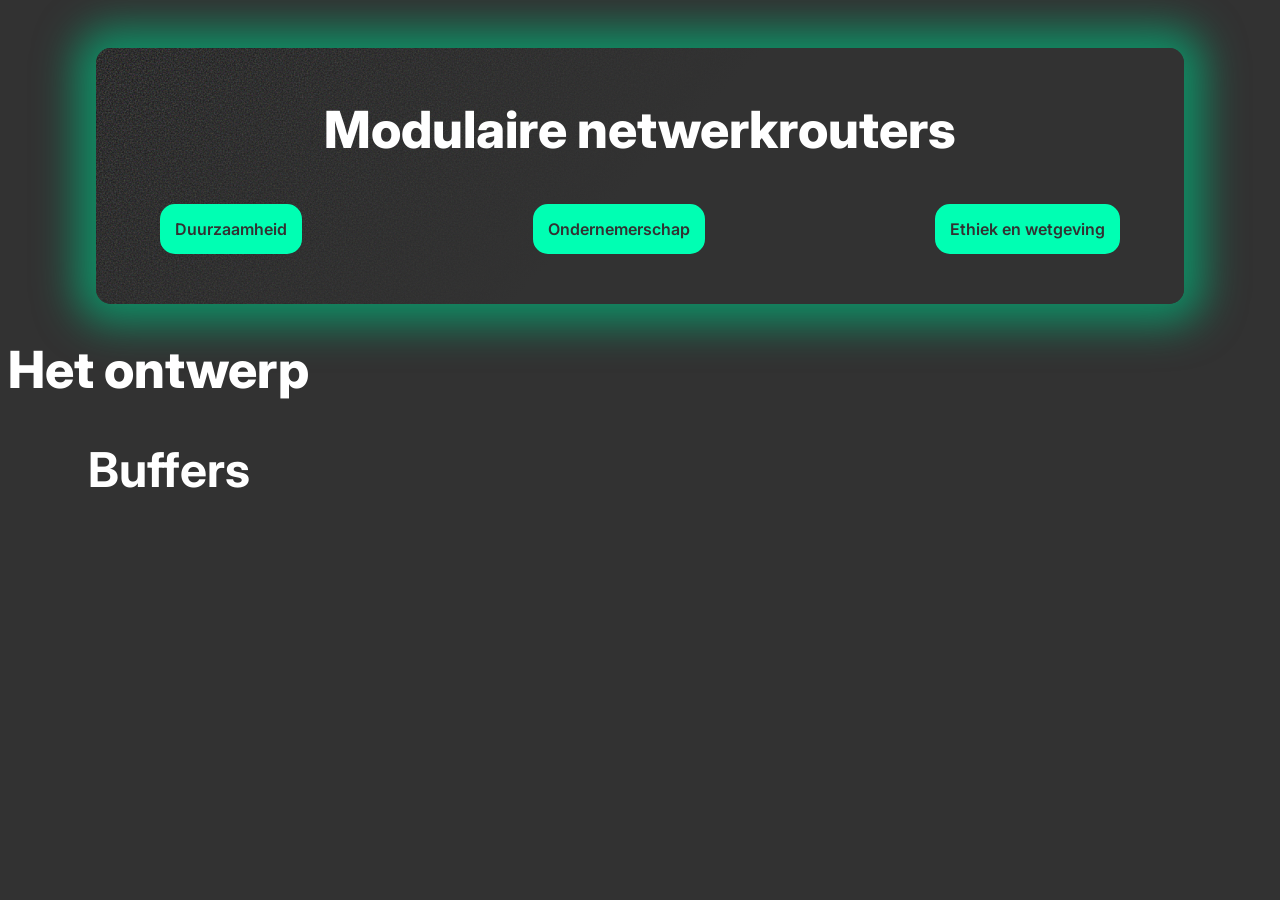
==== index.html @ 1cf0ade7 "Refactor for ugent website" ====
<!DOCTYPE html>
<html lang="en">
  <head>
    <meta charset="UTF-8">
    <meta name="viewport" content="width=device-width, initial-scale=1">
    <title>Modulaire netwerkrouters</title>
    <link href="css/style.css" rel="stylesheet">
  </head>
  <body>
    <div class="hero">
      <h1>Modulaire netwerkrouters</h1>
      <div class="flex">
        <a href="duurzaamheid.html" class="button">Duurzaamheid</a>
        <a href="ondernemerschap.html" class="button">Ondernemerschap</a>
        <a href="ethiek.html" class="button">Ethiek en wetgeving</a>
      </div>
    </div>
    <h1>Het ontwerp</h1>
    <h2>Buffers</h2>
  </body>
</html>
---- css/style.css ----
@import url('https://fonts.googleapis.com/css2?family=Inter:ital,opsz,wght@0,14..32,100..900;1,14..32,100..900&display=swap');

:root {
  --background: #323232;
  --text: #ffffff;
  --primary: #00b57a;
  --accent: #00ffb3;
  --br: 15px;
}

body {
  background-color: var(--background);
  color: var(--text);
  font-family: 'Inter', sans-serif;
}

h1 {
  font-size: clamp(10px, 4vw, 64px);
  font-weight: 800;

  position: relative;
  left: -64px;
  opacity: 0;
  animation: slide-in 1.5s 0.5s forwards ease-out;
}

h2 {
  font-size: 48px;
  font-weight: 700;
  margin-left: 80px;
}

h3 {
  font-size: 36px;
  font-weight: 400;
  margin-left: 80px;
}

p {
  font-size: 18px;
  font-weight: 400;

  &::first-letter {}
}

a {
  color: var(--accent);
}

.flex {
  display: flex;
  align-items: center;
  justify-content: space-between;
}

.button {
  color: var(--background);
  background-color: var(--accent);
  border-radius: var(--br);
  padding: 12px;
  text-decoration: none;
  font-weight: 600;
  transition-duration: 0.3s;
  border: solid var(--accent) 3px;

  position: relative;
  left: -64px;
  opacity: 0;
  animation: slide-in 1.5s 1s forwards ease-out;

  &:hover {
    background-color: var(--background);
    color: var(--accent);
    padding: 12px 24px;
  }
}

.hero {
  flex-direction: column;
  display: flex;
  justify-content: center;
  gap: 10px;
  padding: 64px 64px;
  margin: auto;
  margin-top: 48px;
  width: 75vw;
  height: 128px;
  box-shadow: rgb(0, 181, 122, 0.7) 0px 0px 40px 20px;
  border-radius: var(--br);
  background: linear-gradient(-45deg, var(--background) 50%, rgba(0, 0, 0, 0.6)), url("../img/noise.svg");

  &>h1 {
    text-align: center;
    margin-top: 0px;
    position: relative;
  }
}

@keyframes slide-in {
  to {
    left: 0px;
    opacity: 1;
  }
}

.title {
  background-color: var(--background);
  border-radius: var(--br);
  box-shadow: rgb(0, 181, 122, 0.7) 0px 0px 40px 20px;
  background: linear-gradient(-45deg, var(--background) 50%, rgba(0, 0, 0, 0.6)), url("../img/noise.svg");
  width: 80vw;
  margin: auto;
  text-align: center;
  padding: 16px 32px;
}

.abstract {
  text-align: center;
  margin: 64px 5vw;
}

.text-img {
  margin: 64px clamp(1px, 4vw, 40px);
  display: flex;
  align-items: start;
  justify-content: space-evenly;
  flex-wrap: wrap;

  &>.img {

    &>img,
    &>p {
      max-width: 40vw;
      height: auto;
      border-radius: var(--br);
    }
  }

  &>.text {
    max-width: 40vw;
    display: flex;
    flex-direction: column;
    justify-content: space-between;
    gap: 32px;

    &>p {
      text-align: justify;
    }

    &>p,
    &>h2 {
      margin: 0px;
    }
  }
}

.alt {
  filter: brightness(80%);
  font-size: 14px;
}
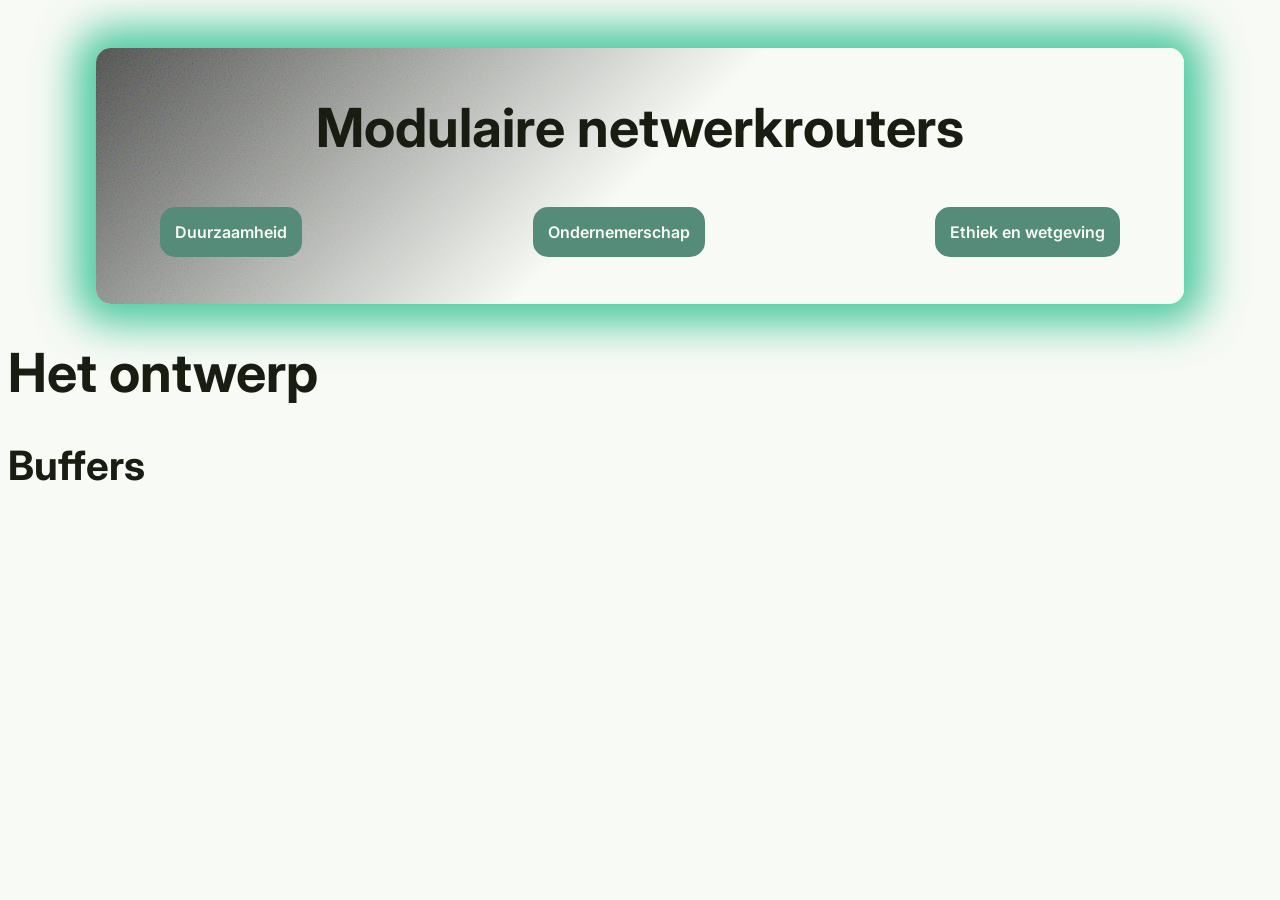
==== commit 37b45fe7: "Various things" ====
--- a/index.html
+++ b/index.html
@@ -4,6 +4,7 @@
     <meta charset="UTF-8">
     <meta name="viewport" content="width=device-width, initial-scale=1">
     <title>Modulaire netwerkrouters</title>
+    <link rel="icon" type="image/x-icon" href="img/favicon.ico">
     <link href="css/style.css" rel="stylesheet">
   </head>
   <body>
--- a/css/style.css
+++ b/css/style.css
@@ -1,22 +1,46 @@
-@import url('https://fonts.googleapis.com/css2?family=Inter:ital,opsz,wght@0,14..32,100..900;1,14..32,100..900&display=swap');
+@import url("https://fonts.googleapis.com/css2?family=Inter:ital,opsz,wght@0,14..32,100..900;1,14..32,100..900&display=swap");
 
 :root {
-  --background: #323232;
-  --text: #ffffff;
-  --primary: #00b57a;
-  --accent: #00ffb3;
   --br: 15px;
+  --text: #eaeee3;
+  --background: #070a05;
+  --primary: #c2cfb0;
+  --secondary: #396047;
+  --accent: #73ab98;
+}
+
+@media (prefers-color-scheme: light) {
+  :root {
+    --text: #181c11;
+    --background: #f7faf5;
+    --primary: #424f30;
+    --secondary: #9fc6ad;
+    --accent: #548c79;
+  }
 }
 
 body {
   background-color: var(--background);
   color: var(--text);
-  font-family: 'Inter', sans-serif;
+  font-family: "Inter", sans-serif;
+  font-weight: 400;
+}
+
+html {
+  font-size: 100%;
+}
+
+h1,
+h2,
+h3,
+h4,
+h5 {
+  font-weight: 700;
 }
 
 h1 {
-  font-size: clamp(10px, 4vw, 64px);
-  font-weight: 800;
+  /* font-size: clamp(10px, 4vw, 64px); */
+  font-size: 3.366rem;
 
   position: relative;
   left: -64px;
@@ -25,26 +49,45 @@
 }
 
 h2 {
-  font-size: 48px;
-  font-weight: 700;
-  margin-left: 80px;
+  font-size: 2.525rem;
 }
 
 h3 {
-  font-size: 36px;
-  font-weight: 400;
-  margin-left: 80px;
-}
-
-p {
-  font-size: 18px;
-  font-weight: 400;
-
-  &::first-letter {}
+  font-size: 1.894rem;
 }
 
 a {
   color: var(--accent);
+}
+
+header {
+  display: flex;
+  width: 90vw;
+  margin: 0px;
+  align-items: center;
+
+  &>h1 {
+    flex-grow: 1;
+    text-align: center;
+    margin: 0px;
+    color: var(--primary);
+  }
+
+  &>a {
+    color: var(--primary);
+    text-decoration: none;
+    margin: 0px;
+
+    &>h2 {
+      font-size: 22px;
+      margin: 0px;
+      color: var(--secondary);
+
+      &::first-line {
+        color: var(--primary);
+      }
+    }
+  }
 }
 
 .flex {
@@ -87,7 +130,9 @@
   height: 128px;
   box-shadow: rgb(0, 181, 122, 0.7) 0px 0px 40px 20px;
   border-radius: var(--br);
-  background: linear-gradient(-45deg, var(--background) 50%, rgba(0, 0, 0, 0.6)), url("../img/noise.svg");
+  background:
+    linear-gradient(-45deg, var(--background) 50%, rgba(0, 0, 0, 0.6)),
+    url("../img/noise.svg");
 
   &>h1 {
     text-align: center;
@@ -107,7 +152,9 @@
   background-color: var(--background);
   border-radius: var(--br);
   box-shadow: rgb(0, 181, 122, 0.7) 0px 0px 40px 20px;
-  background: linear-gradient(-45deg, var(--background) 50%, rgba(0, 0, 0, 0.6)), url("../img/noise.svg");
+  background:
+    linear-gradient(-45deg, var(--background) 50%, rgba(0, 0, 0, 0.6)),
+    url("../img/noise.svg");
   width: 80vw;
   margin: auto;
   text-align: center;
@@ -125,19 +172,20 @@
   align-items: start;
   justify-content: space-evenly;
   flex-wrap: wrap;
+  row-gap: 16px;
 
   &>.img {
 
     &>img,
     &>p {
-      max-width: 40vw;
+      width: clamp(10px, 90vw, 480px);
       height: auto;
       border-radius: var(--br);
     }
   }
 
   &>.text {
-    max-width: 40vw;
+    width: clamp(10px, 90vw, 480px);
     display: flex;
     flex-direction: column;
     justify-content: space-between;
@@ -158,3 +206,9 @@
   filter: brightness(80%);
   font-size: 14px;
 }
+
+#three {
+  width: 80vw;
+  height: 25rem;
+  margin: auto;
+}
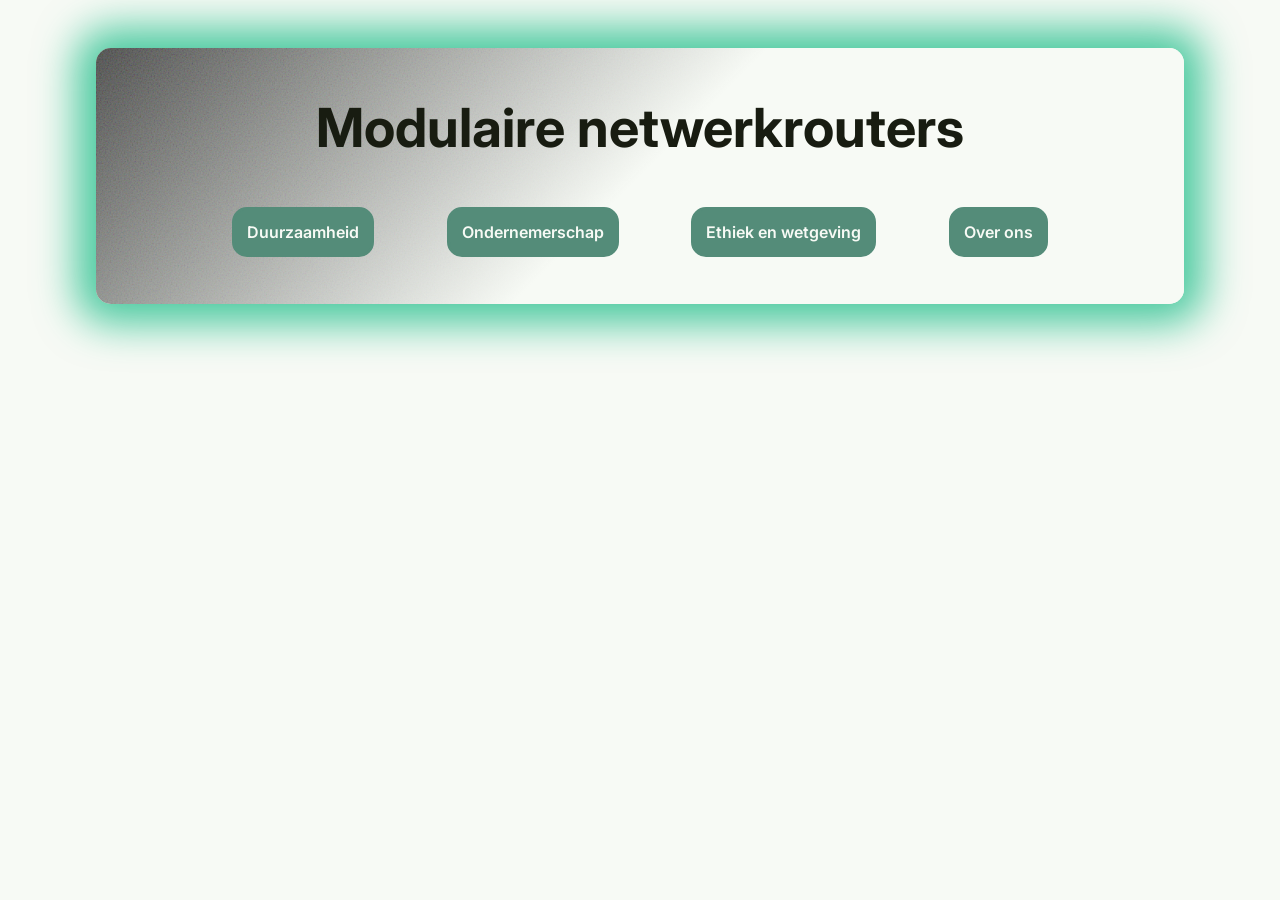
==== commit 65a43137: "Add over ons page" ====
--- a/index.html
+++ b/index.html
@@ -14,9 +14,8 @@
         <a href="duurzaamheid.html" class="button">Duurzaamheid</a>
         <a href="ondernemerschap.html" class="button">Ondernemerschap</a>
         <a href="ethiek.html" class="button">Ethiek en wetgeving</a>
+        <a href="over-ons.html" class="button">Over ons</a>
       </div>
     </div>
-    <h1>Het ontwerp</h1>
-    <h2>Buffers</h2>
   </body>
 </html>
--- a/css/style.css
+++ b/css/style.css
@@ -50,14 +50,20 @@
 
 h2 {
   font-size: 2.525rem;
+  margin-bottom: 1rem;
 }
 
 h3 {
   font-size: 1.894rem;
+  margin-bottom: 0.5rem;
 }
 
 a {
   color: var(--accent);
+}
+
+li {
+  margin-bottom: 1rem;
 }
 
 header {
@@ -93,7 +99,7 @@
 .flex {
   display: flex;
   align-items: center;
-  justify-content: space-between;
+  justify-content: space-evenly;
 }
 
 .button {
@@ -189,7 +195,6 @@
     display: flex;
     flex-direction: column;
     justify-content: space-between;
-    gap: 32px;
 
     &>p {
       text-align: justify;
@@ -197,7 +202,7 @@
 
     &>p,
     &>h2 {
-      margin: 0px;
+      margin-top: 0px;
     }
   }
 }
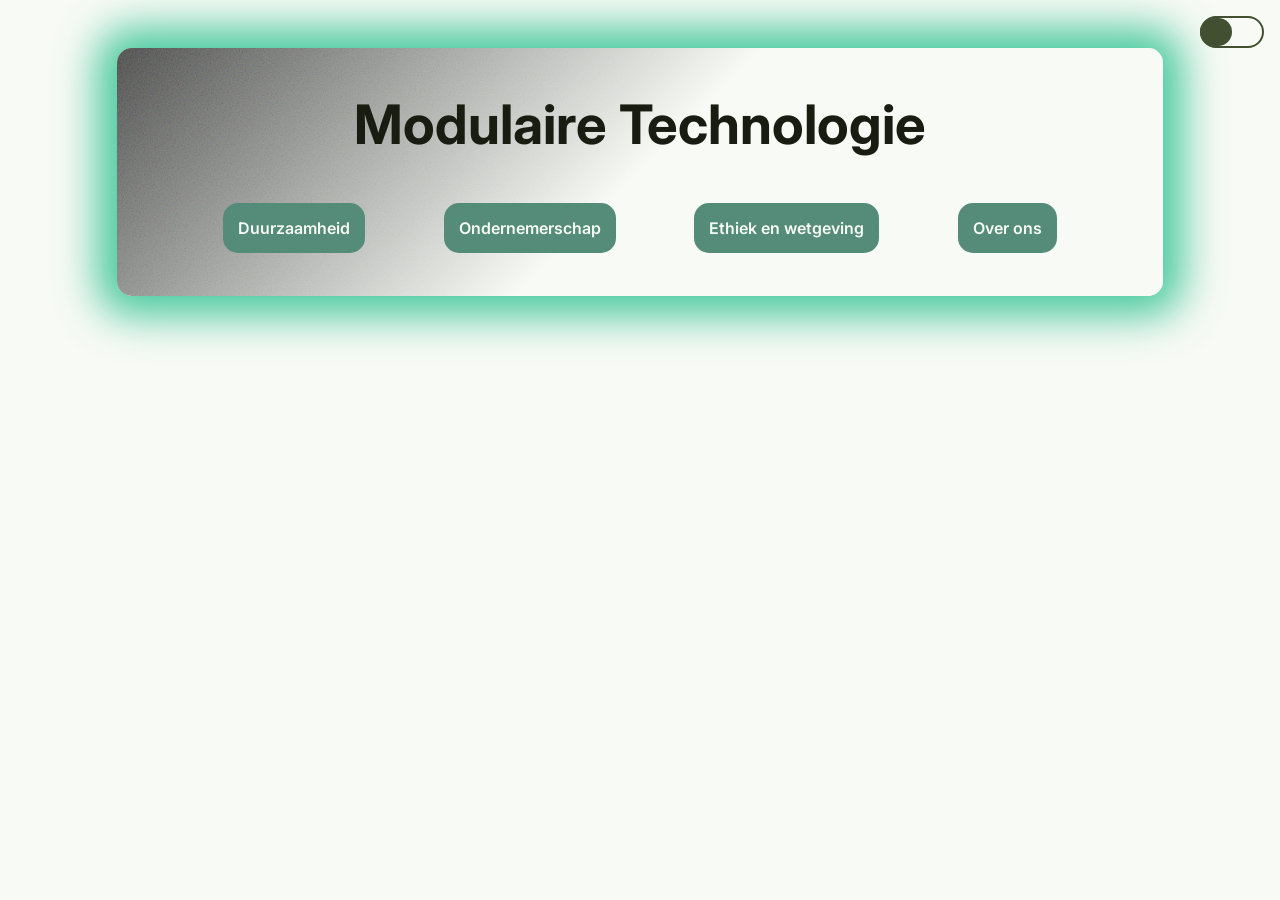
==== commit d1f175b4: "Add theme switcher" ====
--- a/index.html
+++ b/index.html
@@ -9,7 +9,7 @@
   </head>
   <body>
     <div class="hero">
-      <h1>Modulaire netwerkrouters</h1>
+      <h1>Modulaire Technologie</h1>
       <div class="flex">
         <a href="duurzaamheid.html" class="button">Duurzaamheid</a>
         <a href="ondernemerschap.html" class="button">Ondernemerschap</a>
@@ -17,5 +17,7 @@
         <a href="over-ons.html" class="button">Over ons</a>
       </div>
     </div>
+    <button id="toggle"></button>
+    <script src="js/toggle.js"></script>
   </body>
 </html>
--- a/css/style.css
+++ b/css/style.css
@@ -9,14 +9,12 @@
   --accent: #73ab98;
 }
 
-@media (prefers-color-scheme: light) {
-  :root {
-    --text: #181c11;
-    --background: #f7faf5;
-    --primary: #424f30;
-    --secondary: #9fc6ad;
-    --accent: #548c79;
-  }
+[data-theme="light"] {
+  --text: #181c11;
+  --background: #f7faf5;
+  --primary: #424f30;
+  --secondary: #9fc6ad;
+  --accent: #548c79;
 }
 
 body {
@@ -40,7 +38,7 @@
 
 h1 {
   /* font-size: clamp(10px, 4vw, 64px); */
-  font-size: 3.366rem;
+  font-size: calc(3vw + 1rem);
 
   position: relative;
   left: -64px;
@@ -71,6 +69,8 @@
   width: 90vw;
   margin: 0px;
   align-items: center;
+  flex-wrap: wrap;
+  gap: 2rem;
 
   &>h1 {
     flex-grow: 1;
@@ -100,6 +100,8 @@
   display: flex;
   align-items: center;
   justify-content: space-evenly;
+  flex-wrap: wrap;
+  gap: 1rem;
 }
 
 .button {
@@ -124,16 +126,44 @@
   }
 }
 
+#toggle {
+  position: absolute;
+  right: 1rem;
+  top: 1rem;
+  background-color: var(--background);
+  border: solid 2px var(--primary);
+  border-radius: 100px;
+  width: 4rem;
+  height: 2rem;
+  padding: 0px;
+  transition: 0.5s padding;
+
+  &::after {
+    content: "";
+    background-color: var(--primary);
+    width: 2rem;
+    height: 100%;
+    border-radius: 100px;
+    display: block;
+    margin-left: -2px;
+  }
+
+  &.toggled {
+    justify-content: end;
+    padding-left: calc(4rem - 2rem);
+  }
+}
+
 .hero {
   flex-direction: column;
   display: flex;
   justify-content: center;
   gap: 10px;
-  padding: 64px 64px;
+  padding: 3.33vw;
   margin: auto;
   margin-top: 48px;
-  width: 75vw;
-  height: 128px;
+  width: clamp(10px, 75vw, 1440px);
+  min-height: 128px;
   box-shadow: rgb(0, 181, 122, 0.7) 0px 0px 40px 20px;
   border-radius: var(--br);
   background:
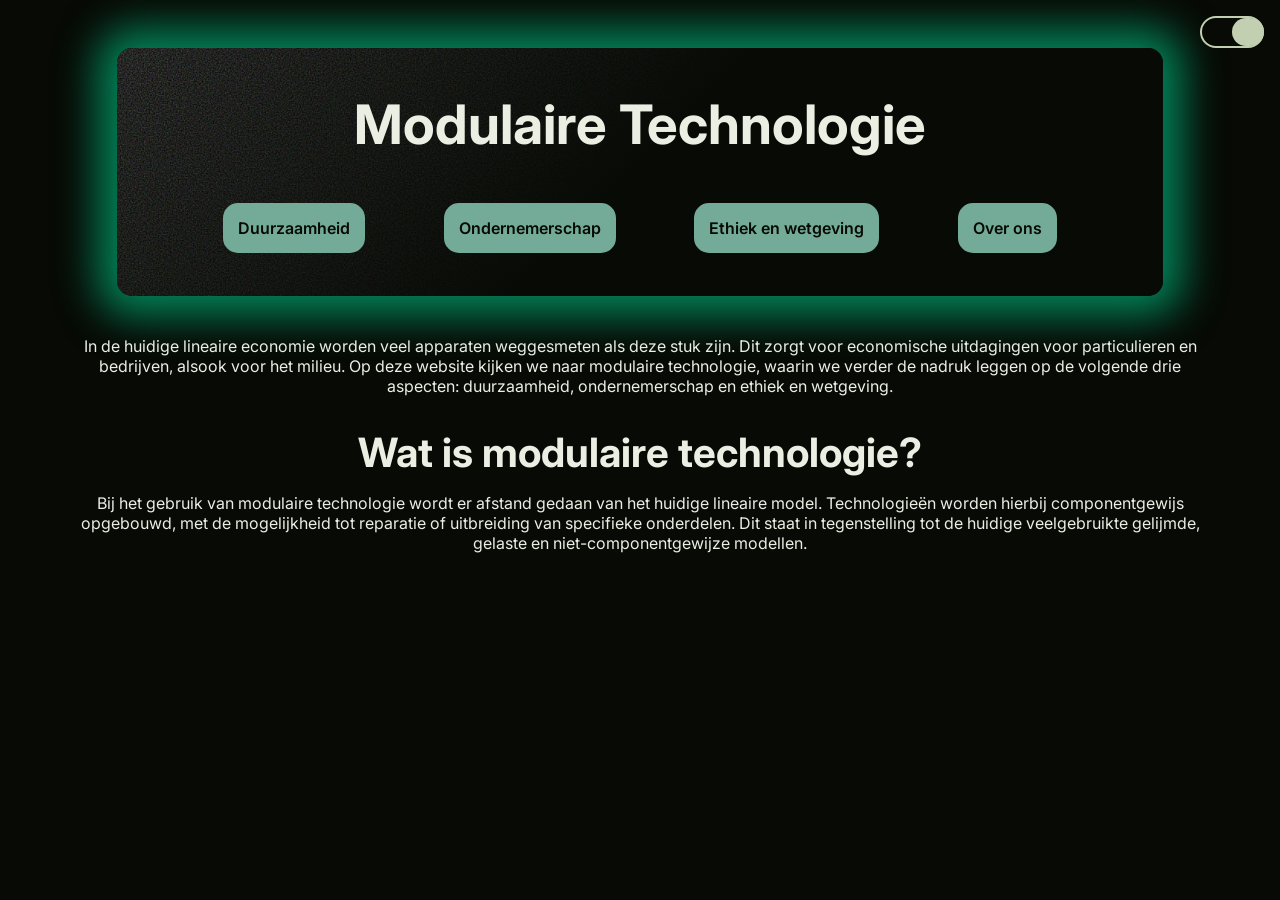
==== commit 33727c42: "Add text on index page" ====
--- a/index.html
+++ b/index.html
@@ -17,6 +17,16 @@
         <a href="over-ons.html" class="button">Over ons</a>
       </div>
     </div>
+    <p class="abstract" style="margin-top:2.5rem; margin-bottom:2rem">In de huidige lineaire economie worden veel apparaten weggesmeten als deze stuk zijn. Dit
+    zorgt voor economische uitdagingen voor particulieren en bedrijven, alsook voor het milieu. Op
+    deze website kijken we naar modulaire technologie, waarin we verder de nadruk leggen op de
+    volgende drie aspecten: duurzaamheid, ondernemerschap en ethiek en wetgeving.</p>
+    <h2 class="abstract" style="margin-bottom:1rem;margin-top:2rem">Wat is modulaire technologie?</h2>
+    <p class="abstract" style="margin-top:1rem;margin-bottom:0px;">Bij het gebruik van modulaire technologie wordt er
+    afstand gedaan van het huidige lineaire
+    model. Technologieën worden hierbij componentgewijs opgebouwd, met de mogelijkheid tot reparatie
+    of uitbreiding van specifieke onderdelen.  Dit staat in tegenstelling tot de huidige
+    veelgebruikte gelijmde, gelaste en niet-componentgewijze modellen.</p>
     <button id="toggle"></button>
     <script src="js/toggle.js"></script>
   </body>
--- a/css/style.css
+++ b/css/style.css
@@ -162,6 +162,7 @@
   padding: 3.33vw;
   margin: auto;
   margin-top: 48px;
+  margin-bottom: 2.5rem;
   width: clamp(10px, 75vw, 1440px);
   min-height: 128px;
   box-shadow: rgb(0, 181, 122, 0.7) 0px 0px 40px 20px;
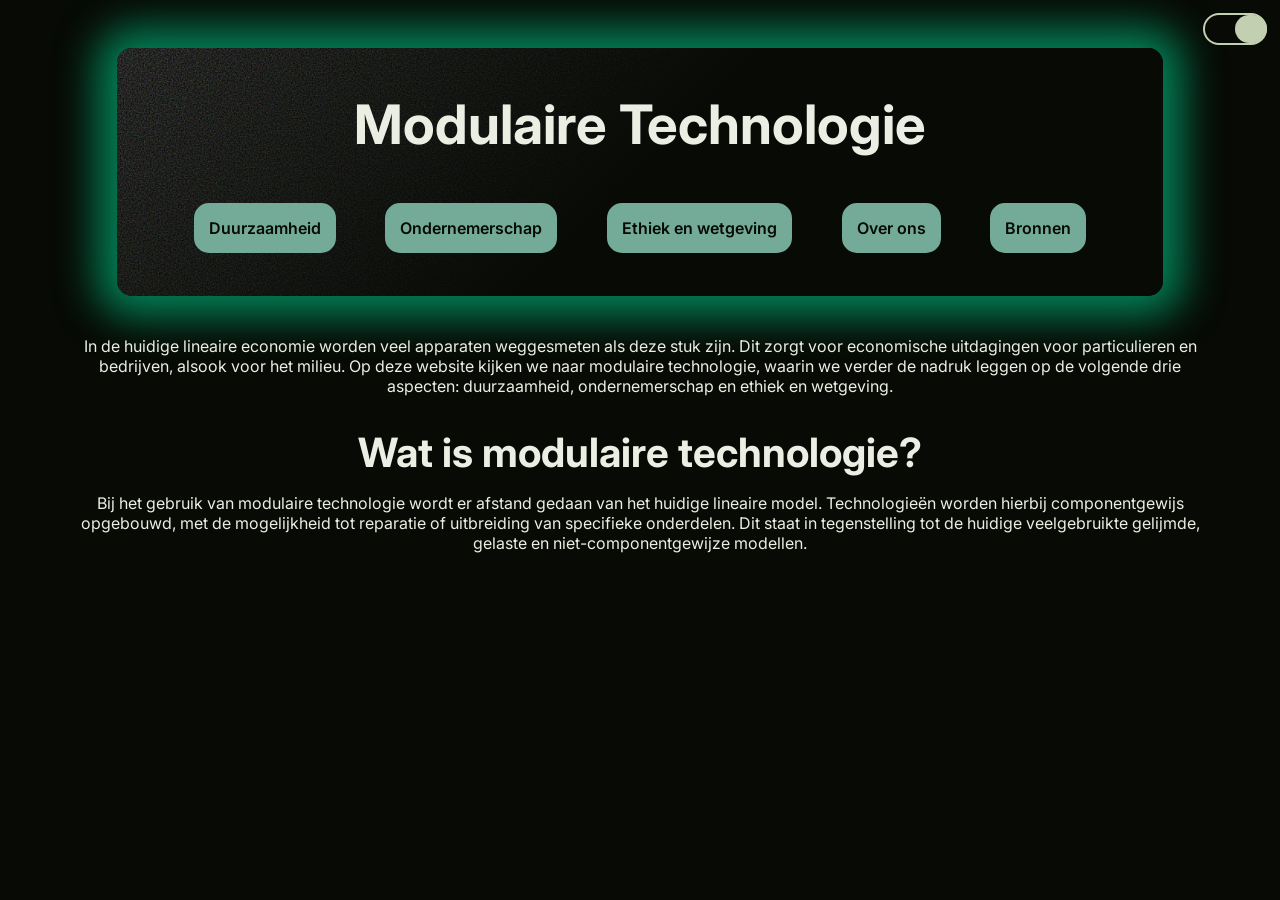
==== commit 32d531e6: "Add bronnen" ====
--- a/index.html
+++ b/index.html
@@ -3,7 +3,7 @@
   <head>
     <meta charset="UTF-8">
     <meta name="viewport" content="width=device-width, initial-scale=1">
-    <title>Modulaire netwerkrouters</title>
+    <title>Modulaire Technologie</title>
     <link rel="icon" type="image/x-icon" href="img/favicon.ico">
     <link href="css/style.css" rel="stylesheet">
   </head>
@@ -15,6 +15,7 @@
         <a href="ondernemerschap.html" class="button">Ondernemerschap</a>
         <a href="ethiek.html" class="button">Ethiek en wetgeving</a>
         <a href="over-ons.html" class="button">Over ons</a>
+        <a href="bronnen.html" class="button">Bronnen</a>
       </div>
     </div>
     <p class="abstract" style="margin-top:2.5rem; margin-bottom:2rem">In de huidige lineaire economie worden veel apparaten weggesmeten als deze stuk zijn. Dit
--- a/css/style.css
+++ b/css/style.css
@@ -128,8 +128,8 @@
 
 #toggle {
   position: absolute;
-  right: 1rem;
-  top: 1rem;
+  right: 1vw;
+  top: 1vw;
   background-color: var(--background);
   border: solid 2px var(--primary);
   border-radius: 100px;
@@ -248,3 +248,13 @@
   height: 25rem;
   margin: auto;
 }
+
+#yt {
+  width: 80vw;
+  margin: auto;
+
+  &>iframe {
+    width: 80vw;
+    height: 45vw;
+  }
+}
